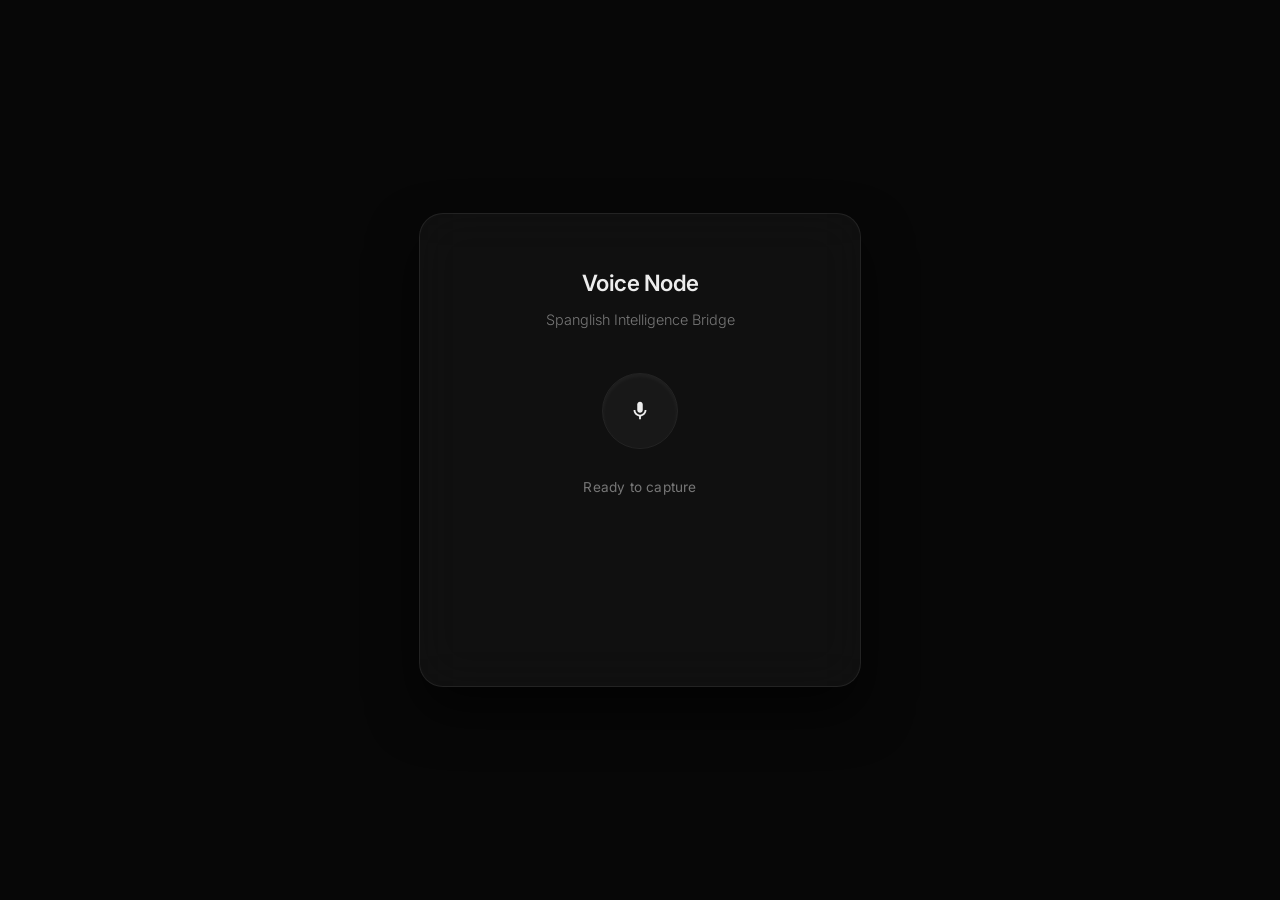
==== nemoclaw/nodes/voice_node/static/index.html @ f35da184 "initial commit" ====
<!DOCTYPE html>
<html lang="en">
<head>
    <meta charset="UTF-8">
    <meta name="viewport" content="width=device-width, initial-scale=1.0">
    <title>Voice Node</title>
    <style>
        @import url('https://fonts.googleapis.com/css2?family=Inter:wght@300;400;600&display=swap');
        
        :root {
            --bg-color: #070707;
            --surface: rgba(255, 255, 255, 0.04);
            --surface-border: rgba(255, 255, 255, 0.08);
            --text-primary: #ededed;
            --text-secondary: #777777;
            --accent: #ededed;
        }

        body {
            background-color: var(--bg-color);
            color: var(--text-primary);
            font-family: 'Inter', sans-serif;
            margin: 0;
            display: flex;
            justify-content: center;
            align-items: center;
            min-height: 100vh;
            overflow: hidden;
        }

        .container {
            width: 90%;
            max-width: 380px;
            background: var(--surface);
            backdrop-filter: blur(24px);
            -webkit-backdrop-filter: blur(24px);
            border: 1px solid var(--surface-border);
            border-radius: 24px;
            padding: 40px 30px;
            text-align: center;
            box-shadow: 0 25px 50px rgba(0,0,0,0.6);
            transition: transform 0.3s ease;
        }

        h1 {
            font-weight: 600;
            font-size: 1.4rem;
            margin-bottom: 6px;
            letter-spacing: -0.5px;
        }

        p {
            color: var(--text-secondary);
            font-size: 0.9rem;
            margin-bottom: 45px;
            font-weight: 300;
        }

        .mic-button {
            width: 76px;
            height: 76px;
            border-radius: 50%;
            background: transparent;
            border: 1px solid var(--surface-border);
            cursor: pointer;
            position: relative;
            display: inline-flex;
            justify-content: center;
            align-items: center;
            transition: all 0.3s cubic-bezier(0.4, 0, 0.2, 1);
            outline: none;
            box-shadow: inset 0 2px 4px rgba(255,255,255,0.05);
        }

        .mic-button::before {
            content: '';
            position: absolute;
            width: 100%;
            height: 100%;
            border-radius: 50%;
            background: var(--accent);
            opacity: 0.03;
            transform: scale(1);
            transition: all 0.3s ease;
        }

        .mic-button:hover {
            transform: scale(1.03);
            border-color: rgba(255,255,255,0.2);
        }

        .mic-button:hover::before {
            transform: scale(1.15);
            opacity: 0.06;
        }

        .mic-button.recording {
            border-color: #ff3366;
            animation: pulse 1.8s infinite;
        }

        .mic-button.recording::before {
            background: #ff3366;
            opacity: 0.15;
        }

        .mic-icon {
            width: 22px;
            height: 22px;
            fill: var(--accent);
            z-index: 1;
            transition: fill 0.3s ease;
        }

        .mic-button.recording .mic-icon {
            fill: #ff3366;
        }

        @keyframes pulse {
            0% { box-shadow: 0 0 0 0 rgba(255, 51, 102, 0.3); }
            70% { box-shadow: 0 0 0 15px rgba(255, 51, 102, 0); }
            100% { box-shadow: 0 0 0 0 rgba(255, 51, 102, 0); }
        }

        .status {
            margin-top: 30px;
            font-size: 0.85rem;
            color: var(--text-secondary);
            height: 20px;
            letter-spacing: 0.2px;
        }

        .transcript-box {
            margin-top: 25px;
            background: rgba(0,0,0,0.4);
            border: 1px solid var(--surface-border);
            border-radius: 12px;
            padding: 20px;
            min-height: 80px;
            text-align: left;
            font-size: 0.9rem;
            line-height: 1.6;
            color: var(--text-primary);
            opacity: 0;
            transform: translateY(8px);
            transition: all 0.4s ease;
            box-shadow: inset 0 2px 10px rgba(0,0,0,0.2);
        }

        .transcript-box.visible {
            opacity: 1;
            transform: translateY(0);
        }

        /* Loading Dots */
        .loading { display: none; margin-top: 25px; margin-bottom: 25px; }
        .loading.active { display: flex; justify-content: center; gap: 5px; }
        .dot {
            width: 5px; height: 5px;
            background: var(--text-secondary);
            border-radius: 50%;
            animation: bounce 1.4s infinite ease-in-out both;
        }
        .dot:nth-child(1) { animation-delay: -0.32s; }
        .dot:nth-child(2) { animation-delay: -0.16s; }
        @keyframes bounce {
            0%, 80%, 100% { transform: scale(0); }
            40% { transform: scale(1); }
        }
    </style>
</head>
<body>

    <div class="container">
        <h1>Voice Node</h1>
        <p>Spanglish Intelligence Bridge</p>

        <button class="mic-button" id="recordBtn" aria-label="Record">
            <svg class="mic-icon" viewBox="0 0 24 24">
                <path d="M12 14c1.66 0 3-1.34 3-3V5c0-1.66-1.34-3-3-3S9 3.34 9 5v6c0 1.66 1.34 3 3 3z"/>
                <path d="M17 11c0 2.76-2.24 5-5 5s-5-2.24-5-5H5c0 3.53 2.61 6.43 6 6.92V21h2v-3.08c3.39-.49 6-3.39 6-6.92h-2z"/>
            </svg>
        </button>

        <div class="status" id="statusText">Ready to capture</div>

        <div class="loading" id="loadingIndicator">
            <div class="dot"></div>
            <div class="dot"></div>
            <div class="dot"></div>
        </div>

        <div class="transcript-box" id="transcriptBox"></div>
    </div>

    <script>
        let mediaRecorder;
        let audioChunks = [];
        const recordBtn = document.getElementById('recordBtn');
        const statusText = document.getElementById('statusText');
        const transcriptBox = document.getElementById('transcriptBox');
        const loadingIndicator = document.getElementById('loadingIndicator');

        let isRecording = false;

        // One session ID for the lifetime of this page load — ties all clips together
        const sessionId = crypto.randomUUID();

        recordBtn.addEventListener('click', async () => {
            if (!isRecording) {
                try {
                    const stream = await navigator.mediaDevices.getUserMedia({ audio: true });
                    mediaRecorder = new MediaRecorder(stream, { mimeType: 'audio/webm' });
                    audioChunks = [];

                    mediaRecorder.ondataavailable = e => {
                        if (e.data.size > 0) audioChunks.push(e.data);
                    };

                    mediaRecorder.onstop = async () => {
                        const audioBlob = new Blob(audioChunks, { type: 'audio/webm' });
                        await uploadAudio(audioBlob);
                        stream.getTracks().forEach(track => track.stop()); // kill mic
                    };

                    mediaRecorder.start();
                    isRecording = true;
                    recordBtn.classList.add('recording');
                    statusText.textContent = "Listening...";
                    transcriptBox.classList.remove('visible');
                } catch (err) {
                    alert("Microphone access denied. Did you accept the HTTPS security warning?");
                    console.error(err);
                }
            } else {
                mediaRecorder.stop();
                isRecording = false;
                recordBtn.classList.remove('recording');
                statusText.textContent = "Transcribing via Parakeet...";
                loadingIndicator.classList.add('active');
            }
        });

        async function uploadAudio(blob) {
            const formData = new FormData();
            formData.append('file', blob, 'recording.webm');
            formData.append('session_id', sessionId);

            try {
                const response = await fetch('/transcribe', {
                    method: 'POST',
                    body: formData
                });

                const data = await response.json();
                const dir = data.direction || {};

                loadingIndicator.classList.remove('active');
                statusText.textContent = "Transcription Complete";

                // Show what the user said + what the engine replied
                const reply = dir.response || "";
                const decision = dir.decision || "";
                const label = decision === "categorized"   ? "Routed"
                            : decision === "uncategorized" ? "Forwarded"
                            : decision === "needs_more_info" ? "Needs info"
                            : "";
                transcriptBox.innerHTML =
                    `<div style="color:var(--text-secondary);font-size:0.78rem;margin-bottom:8px;">${label}</div>` +
                    `<div>${data.transcription || "No speech detected."}</div>` +
                    (reply ? `<div style="margin-top:12px;padding-top:12px;border-top:1px solid var(--surface-border);color:var(--text-secondary);">${reply}</div>` : "");
                transcriptBox.classList.add('visible');
            } catch (err) {
                loadingIndicator.classList.remove('active');
                statusText.textContent = "Error during server processing";
                console.error(err);
            }
        }
    </script>
</body>
</html>
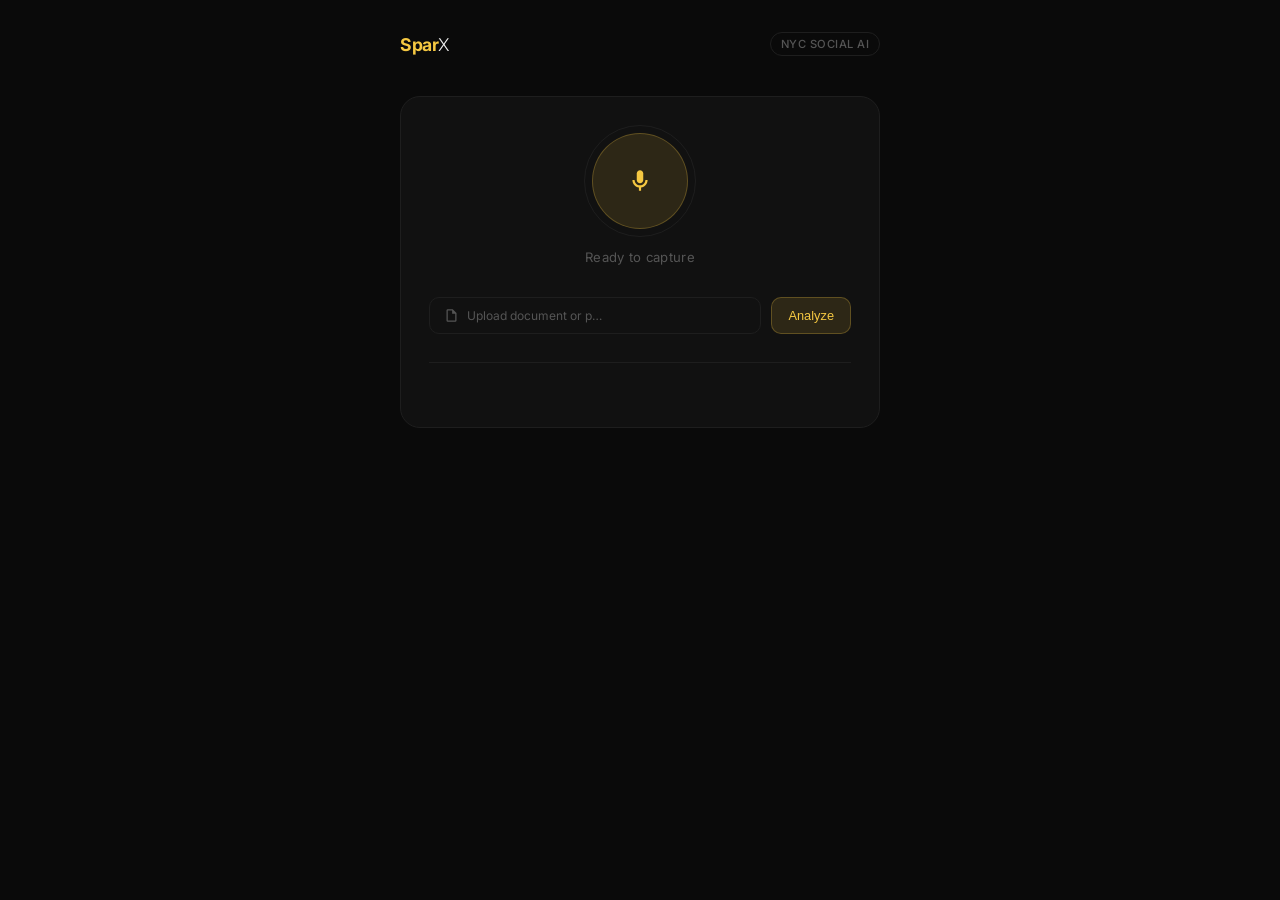
==== commit 064f5d23: "redesign UI with yellow accent theme Dark background (#0a0a0a) with yellow (#f5c842) accents. Adds m" ====
--- a/nemoclaw/nodes/voice_node/static/index.html
+++ b/nemoclaw/nodes/voice_node/static/index.html
@@ -3,278 +3,582 @@
 <head>
     <meta charset="UTF-8">
     <meta name="viewport" content="width=device-width, initial-scale=1.0">
-    <title>Voice Node</title>
+    <title>SparX</title>
     <style>
-        @import url('https://fonts.googleapis.com/css2?family=Inter:wght@300;400;600&display=swap');
-        
+        @import url('https://fonts.googleapis.com/css2?family=Inter:wght@300;400;500;600;700&display=swap');
+
         :root {
-            --bg-color: #070707;
-            --surface: rgba(255, 255, 255, 0.04);
-            --surface-border: rgba(255, 255, 255, 0.08);
-            --text-primary: #ededed;
-            --text-secondary: #777777;
-            --accent: #ededed;
-        }
+            --bg:        #0a0a0a;
+            --surface:   #111111;
+            --border:    #1e1e1e;
+            --yellow:    #f5c842;
+            --yellow-dim:#f5c84220;
+            --yellow-mid:#f5c84240;
+            --text:      #f0f0f0;
+            --muted:     #555555;
+            --danger:    #ff4444;
+            --danger-dim:#ff444420;
+        }
+
+        * { box-sizing: border-box; margin: 0; padding: 0; }
 
         body {
-            background-color: var(--bg-color);
-            color: var(--text-primary);
+            background: var(--bg);
+            color: var(--text);
             font-family: 'Inter', sans-serif;
-            margin: 0;
+            min-height: 100vh;
+            min-height: 100dvh;
             display: flex;
-            justify-content: center;
+            flex-direction: column;
             align-items: center;
-            min-height: 100vh;
-            overflow: hidden;
-        }
-
-        .container {
-            width: 90%;
-            max-width: 380px;
+            padding: 32px 20px 48px;
+        }
+
+        /* ── Header ── */
+        header {
+            width: 100%;
+            max-width: 480px;
+            display: flex;
+            align-items: center;
+            justify-content: space-between;
+            margin-bottom: 40px;
+        }
+
+        .logo {
+            font-size: 1.1rem;
+            font-weight: 700;
+            letter-spacing: -0.5px;
+            color: var(--yellow);
+        }
+
+        .logo span {
+            color: var(--text);
+            font-weight: 300;
+        }
+
+        .badge {
+            font-size: 0.7rem;
+            font-weight: 500;
+            color: var(--muted);
+            border: 1px solid var(--border);
+            border-radius: 20px;
+            padding: 4px 10px;
+            letter-spacing: 0.5px;
+            text-transform: uppercase;
+        }
+
+        /* ── Main card ── */
+        .card {
+            width: 100%;
+            max-width: 480px;
             background: var(--surface);
-            backdrop-filter: blur(24px);
-            -webkit-backdrop-filter: blur(24px);
-            border: 1px solid var(--surface-border);
-            border-radius: 24px;
-            padding: 40px 30px;
-            text-align: center;
-            box-shadow: 0 25px 50px rgba(0,0,0,0.6);
-            transition: transform 0.3s ease;
-        }
-
-        h1 {
-            font-weight: 600;
-            font-size: 1.4rem;
-            margin-bottom: 6px;
-            letter-spacing: -0.5px;
-        }
-
-        p {
-            color: var(--text-secondary);
-            font-size: 0.9rem;
-            margin-bottom: 45px;
-            font-weight: 300;
-        }
-
-        .mic-button {
-            width: 76px;
-            height: 76px;
-            border-radius: 50%;
-            background: transparent;
-            border: 1px solid var(--surface-border);
-            cursor: pointer;
+            border: 1px solid var(--border);
+            border-radius: 20px;
+            padding: 36px 28px;
+        }
+
+        /* ── Mic area ── */
+        .mic-wrap {
+            display: flex;
+            flex-direction: column;
+            align-items: center;
+            gap: 20px;
+            margin-bottom: 32px;
+        }
+
+        .mic-ring {
             position: relative;
-            display: inline-flex;
-            justify-content: center;
-            align-items: center;
-            transition: all 0.3s cubic-bezier(0.4, 0, 0.2, 1);
-            outline: none;
-            box-shadow: inset 0 2px 4px rgba(255,255,255,0.05);
-        }
-
-        .mic-button::before {
+            width: 96px;
+            height: 96px;
+        }
+
+        .mic-ring::before {
             content: '';
             position: absolute;
-            width: 100%;
-            height: 100%;
+            inset: -8px;
             border-radius: 50%;
-            background: var(--accent);
-            opacity: 0.03;
-            transform: scale(1);
-            transition: all 0.3s ease;
-        }
-
-        .mic-button:hover {
-            transform: scale(1.03);
-            border-color: rgba(255,255,255,0.2);
-        }
-
-        .mic-button:hover::before {
-            transform: scale(1.15);
-            opacity: 0.06;
-        }
-
-        .mic-button.recording {
-            border-color: #ff3366;
-            animation: pulse 1.8s infinite;
-        }
-
-        .mic-button.recording::before {
-            background: #ff3366;
-            opacity: 0.15;
-        }
-
-        .mic-icon {
-            width: 22px;
-            height: 22px;
-            fill: var(--accent);
-            z-index: 1;
-            transition: fill 0.3s ease;
-        }
-
-        .mic-button.recording .mic-icon {
-            fill: #ff3366;
-        }
-
-        @keyframes pulse {
-            0% { box-shadow: 0 0 0 0 rgba(255, 51, 102, 0.3); }
-            70% { box-shadow: 0 0 0 15px rgba(255, 51, 102, 0); }
-            100% { box-shadow: 0 0 0 0 rgba(255, 51, 102, 0); }
+            border: 1px solid var(--border);
+            transition: border-color 0.3s ease, box-shadow 0.3s ease;
+        }
+
+        .mic-ring.recording::before {
+            border-color: var(--yellow);
+            box-shadow: 0 0 0 4px var(--yellow-dim), 0 0 24px var(--yellow-dim);
+            animation: ring-pulse 2s infinite;
+        }
+
+        @keyframes ring-pulse {
+            0%, 100% { box-shadow: 0 0 0 4px var(--yellow-dim), 0 0 24px var(--yellow-dim); }
+            50%       { box-shadow: 0 0 0 10px transparent, 0 0 40px var(--yellow-mid); }
+        }
+
+        .mic-btn {
+            width: 96px;
+            height: 96px;
+            border-radius: 50%;
+            background: var(--yellow-dim);
+            border: 1.5px solid var(--yellow-mid);
+            cursor: pointer;
+            display: flex;
+            align-items: center;
+            justify-content: center;
+            transition: background 0.2s, border-color 0.2s, transform 0.15s;
+            outline: none;
+        }
+
+        .mic-btn:hover {
+            background: var(--yellow-mid);
+            border-color: var(--yellow);
+            transform: scale(1.04);
+        }
+
+        .mic-btn.recording {
+            background: var(--yellow-mid);
+            border-color: var(--yellow);
+        }
+
+        .mic-btn svg {
+            width: 26px;
+            height: 26px;
+            fill: var(--yellow);
+            transition: fill 0.2s;
         }
 
         .status {
-            margin-top: 30px;
-            font-size: 0.85rem;
-            color: var(--text-secondary);
-            height: 20px;
-            letter-spacing: 0.2px;
-        }
-
-        .transcript-box {
-            margin-top: 25px;
-            background: rgba(0,0,0,0.4);
-            border: 1px solid var(--surface-border);
-            border-radius: 12px;
-            padding: 20px;
-            min-height: 80px;
-            text-align: left;
-            font-size: 0.9rem;
-            line-height: 1.6;
-            color: var(--text-primary);
-            opacity: 0;
-            transform: translateY(8px);
-            transition: all 0.4s ease;
-            box-shadow: inset 0 2px 10px rgba(0,0,0,0.2);
-        }
-
-        .transcript-box.visible {
-            opacity: 1;
-            transform: translateY(0);
-        }
-
-        /* Loading Dots */
-        .loading { display: none; margin-top: 25px; margin-bottom: 25px; }
-        .loading.active { display: flex; justify-content: center; gap: 5px; }
+            font-size: 0.82rem;
+            color: var(--muted);
+            letter-spacing: 0.3px;
+            transition: color 0.3s;
+        }
+
+        .status.live { color: var(--yellow); }
+
+        /* ── Upload row ── */
+        .upload-row {
+            display: flex;
+            align-items: center;
+            gap: 10px;
+            margin-bottom: 28px;
+            padding-bottom: 28px;
+            border-bottom: 1px solid var(--border);
+        }
+
+        .upload-label {
+            flex: 1;
+            display: flex;
+            align-items: center;
+            gap: 8px;
+            background: transparent;
+            border: 1px solid var(--border);
+            border-radius: 10px;
+            padding: 10px 14px;
+            font-size: 0.8rem;
+            color: var(--muted);
+            cursor: pointer;
+            transition: border-color 0.2s, color 0.2s;
+        }
+
+        .upload-label:hover { border-color: var(--yellow); color: var(--text); }
+
+        .upload-label svg {
+            width: 15px; height: 15px;
+            fill: currentColor;
+            flex-shrink: 0;
+        }
+
+        #fileInput { display: none; }
+
+        #fileName {
+            font-size: 0.75rem;
+            color: var(--muted);
+            white-space: nowrap;
+            overflow: hidden;
+            text-overflow: ellipsis;
+            max-width: 140px;
+        }
+
+        .upload-btn {
+            background: var(--yellow-dim);
+            border: 1px solid var(--yellow-mid);
+            border-radius: 10px;
+            color: var(--yellow);
+            font-size: 0.8rem;
+            font-weight: 500;
+            padding: 10px 16px;
+            cursor: pointer;
+            transition: background 0.2s;
+            white-space: nowrap;
+        }
+
+        .upload-btn:hover { background: var(--yellow-mid); }
+
+        /* ── Loading dots ── */
+        .dots {
+            display: none;
+            justify-content: center;
+            gap: 6px;
+            padding: 16px 0;
+        }
+
+        .dots.active { display: flex; }
+
         .dot {
             width: 5px; height: 5px;
-            background: var(--text-secondary);
             border-radius: 50%;
-            animation: bounce 1.4s infinite ease-in-out both;
-        }
-        .dot:nth-child(1) { animation-delay: -0.32s; }
-        .dot:nth-child(2) { animation-delay: -0.16s; }
+            background: var(--yellow);
+            animation: bounce 1.2s infinite ease-in-out both;
+        }
+
+        .dot:nth-child(1) { animation-delay: -0.24s; }
+        .dot:nth-child(2) { animation-delay: -0.12s; }
+
         @keyframes bounce {
-            0%, 80%, 100% { transform: scale(0); }
-            40% { transform: scale(1); }
-        }
+            0%, 80%, 100% { transform: scale(0); opacity: 0.3; }
+            40%            { transform: scale(1); opacity: 1; }
+        }
+
+        /* ── Result blocks ── */
+        .result { display: flex; flex-direction: column; gap: 12px; }
+
+        .block {
+            background: var(--bg);
+            border: 1px solid var(--border);
+            border-radius: 12px;
+            padding: 16px;
+            font-size: 0.85rem;
+            line-height: 1.6;
+            animation: fadeUp 0.35s ease forwards;
+        }
+
+        @keyframes fadeUp {
+            from { opacity: 0; transform: translateY(6px); }
+            to   { opacity: 1; transform: translateY(0); }
+        }
+
+        .block-label {
+            font-size: 0.68rem;
+            font-weight: 600;
+            letter-spacing: 0.8px;
+            text-transform: uppercase;
+            color: var(--muted);
+            margin-bottom: 8px;
+        }
+
+        .block.yellow-accent  { border-color: var(--yellow-mid); }
+        .block.danger-accent  { border-color: var(--danger); background: var(--danger-dim); }
+
+        .pill {
+            display: inline-block;
+            font-size: 0.68rem;
+            font-weight: 600;
+            padding: 2px 8px;
+            border-radius: 20px;
+            background: var(--yellow-dim);
+            color: var(--yellow);
+            border: 1px solid var(--yellow-mid);
+            margin-bottom: 8px;
+        }
+
+        .pill.danger {
+            background: var(--danger-dim);
+            color: var(--danger);
+            border-color: var(--danger);
+        }
+
+        a { color: var(--yellow); text-decoration: none; }
+        a:hover { text-decoration: underline; }
+
+        .emotion-bar-wrap {
+            height: 3px;
+            background: var(--border);
+            border-radius: 2px;
+            margin-top: 8px;
+            overflow: hidden;
+        }
+
+        .emotion-bar {
+            height: 100%;
+            border-radius: 2px;
+            background: var(--yellow);
+            transition: width 0.6s ease;
+        }
+
+        .emotion-bar.danger { background: var(--danger); }
+
+        .steps { padding-left: 0; list-style: none; }
+        .steps li::before { content: "→ "; color: var(--yellow); }
+        .steps li + li { margin-top: 4px; }
     </style>
 </head>
 <body>
 
-    <div class="container">
-        <h1>Voice Node</h1>
-        <p>Spanglish Intelligence Bridge</p>
-
-        <button class="mic-button" id="recordBtn" aria-label="Record">
-            <svg class="mic-icon" viewBox="0 0 24 24">
-                <path d="M12 14c1.66 0 3-1.34 3-3V5c0-1.66-1.34-3-3-3S9 3.34 9 5v6c0 1.66 1.34 3 3 3z"/>
-                <path d="M17 11c0 2.76-2.24 5-5 5s-5-2.24-5-5H5c0 3.53 2.61 6.43 6 6.92V21h2v-3.08c3.39-.49 6-3.39 6-6.92h-2z"/>
-            </svg>
-        </button>
-
-        <div class="status" id="statusText">Ready to capture</div>
-
-        <div class="loading" id="loadingIndicator">
+    <header>
+        <div class="logo">Spar<span>X</span></div>
+        <div class="badge">NYC Social AI</div>
+    </header>
+
+    <div class="card">
+
+        <!-- Mic -->
+        <div class="mic-wrap">
+            <div class="mic-ring" id="micRing">
+                <button class="mic-btn" id="recordBtn" aria-label="Record">
+                    <svg viewBox="0 0 24 24">
+                        <path d="M12 14c1.66 0 3-1.34 3-3V5c0-1.66-1.34-3-3-3S9 3.34 9 5v6c0 1.66 1.34 3 3 3z"/>
+                        <path d="M17 11c0 2.76-2.24 5-5 5s-5-2.24-5-5H5c0 3.53 2.61 6.43 6 6.92V21h2v-3.08c3.39-.49 6-3.39 6-6.92h-2z"/>
+                    </svg>
+                </button>
+            </div>
+            <div class="status" id="statusText">Ready to capture</div>
+        </div>
+
+        <!-- Document upload -->
+        <div class="upload-row">
+            <label class="upload-label" for="fileInput">
+                <svg viewBox="0 0 24 24"><path d="M14 2H6a2 2 0 0 0-2 2v16a2 2 0 0 0 2 2h12a2 2 0 0 0 2-2V8l-6-6zm4 18H6V4h7v5h5v11z"/></svg>
+                <span id="fileName">Upload document or photo</span>
+            </label>
+            <input type="file" id="fileInput" accept="image/*,.pdf">
+            <button class="upload-btn" id="uploadBtn">Analyze</button>
+        </div>
+
+        <!-- Loading -->
+        <div class="dots" id="dots">
             <div class="dot"></div>
             <div class="dot"></div>
             <div class="dot"></div>
         </div>
 
-        <div class="transcript-box" id="transcriptBox"></div>
+        <!-- Results -->
+        <div class="result" id="result"></div>
+
     </div>
 
     <script>
-        let mediaRecorder;
-        let audioChunks = [];
-        const recordBtn = document.getElementById('recordBtn');
+        const recordBtn  = document.getElementById('recordBtn');
+        const micRing    = document.getElementById('micRing');
         const statusText = document.getElementById('statusText');
-        const transcriptBox = document.getElementById('transcriptBox');
-        const loadingIndicator = document.getElementById('loadingIndicator');
-
-        let isRecording = false;
-
-        // One session ID for the lifetime of this page load — ties all clips together
+        const dots       = document.getElementById('dots');
+        const result     = document.getElementById('result');
+        const fileInput  = document.getElementById('fileInput');
+        const uploadBtn  = document.getElementById('uploadBtn');
+        const fileName   = document.getElementById('fileName');
+
         const sessionId = crypto.randomUUID();
-
+        let mediaRecorder, audioChunks = [], isRecording = false;
+
+        // ── File picker label ──
+        fileInput.addEventListener('change', () => {
+            fileName.textContent = fileInput.files[0]?.name || 'Upload document or photo';
+        });
+
+        // ── Upload button ──
+        uploadBtn.addEventListener('click', async () => {
+            if (!fileInput.files[0]) { alert('Choose a file first.'); return; }
+            const form = new FormData();
+            form.append('file', fileInput.files[0]);
+            form.append('session_id', sessionId);
+            setLoading('Analyzing document...');
+            try {
+                const data = await (await fetch('/upload', { method: 'POST', body: form })).json();
+                renderDocument(data);
+            } catch (e) {
+                setStatus('Error analyzing document', false);
+            }
+        });
+
+        // ── Mic record ──
         recordBtn.addEventListener('click', async () => {
             if (!isRecording) {
                 try {
                     const stream = await navigator.mediaDevices.getUserMedia({ audio: true });
                     mediaRecorder = new MediaRecorder(stream, { mimeType: 'audio/webm' });
                     audioChunks = [];
-
-                    mediaRecorder.ondataavailable = e => {
-                        if (e.data.size > 0) audioChunks.push(e.data);
+                    mediaRecorder.ondataavailable = e => { if (e.data.size > 0) audioChunks.push(e.data); };
+                    mediaRecorder.onstop = async () => {
+                        const blob = new Blob(audioChunks, { type: 'audio/webm' });
+                        stream.getTracks().forEach(t => t.stop());
+                        await sendAudio(blob);
                     };
-
-                    mediaRecorder.onstop = async () => {
-                        const audioBlob = new Blob(audioChunks, { type: 'audio/webm' });
-                        await uploadAudio(audioBlob);
-                        stream.getTracks().forEach(track => track.stop()); // kill mic
-                    };
-
                     mediaRecorder.start();
                     isRecording = true;
+                    micRing.classList.add('recording');
                     recordBtn.classList.add('recording');
-                    statusText.textContent = "Listening...";
-                    transcriptBox.classList.remove('visible');
-                } catch (err) {
-                    alert("Microphone access denied. Did you accept the HTTPS security warning?");
-                    console.error(err);
+                    statusText.textContent = 'Listening...';
+                    statusText.classList.add('live');
+                    result.innerHTML = '';
+                } catch {
+                    alert('Microphone access denied. Did you accept the HTTPS certificate warning?');
                 }
             } else {
                 mediaRecorder.stop();
                 isRecording = false;
+                micRing.classList.remove('recording');
                 recordBtn.classList.remove('recording');
-                statusText.textContent = "Transcribing via Parakeet...";
-                loadingIndicator.classList.add('active');
+                statusText.classList.remove('live');
+                setLoading('Transcribing...');
             }
         });
 
-        async function uploadAudio(blob) {
-            const formData = new FormData();
-            formData.append('file', blob, 'recording.webm');
-            formData.append('session_id', sessionId);
-
+        async function sendAudio(blob) {
+            const form = new FormData();
+            form.append('file', blob, 'recording.webm');
+            form.append('session_id', sessionId);
             try {
-                const response = await fetch('/transcribe', {
-                    method: 'POST',
-                    body: formData
-                });
-
-                const data = await response.json();
-                const dir = data.direction || {};
-
-                loadingIndicator.classList.remove('active');
-                statusText.textContent = "Transcription Complete";
-
-                // Show what the user said + what the engine replied
-                const reply = dir.response || "";
-                const decision = dir.decision || "";
-                const label = decision === "categorized"   ? "Routed"
-                            : decision === "uncategorized" ? "Forwarded"
-                            : decision === "needs_more_info" ? "Needs info"
-                            : "";
-                transcriptBox.innerHTML =
-                    `<div style="color:var(--text-secondary);font-size:0.78rem;margin-bottom:8px;">${label}</div>` +
-                    `<div>${data.transcription || "No speech detected."}</div>` +
-                    (reply ? `<div style="margin-top:12px;padding-top:12px;border-top:1px solid var(--surface-border);color:var(--text-secondary);">${reply}</div>` : "");
-                transcriptBox.classList.add('visible');
-            } catch (err) {
-                loadingIndicator.classList.remove('active');
-                statusText.textContent = "Error during server processing";
-                console.error(err);
-            }
+                const data = await (await fetch('/transcribe', { method: 'POST', body: form })).json();
+                renderVoice(data);
+            } catch {
+                setStatus('Server error', false);
+            }
+        }
+
+        // ── Helpers ──
+        function setLoading(msg) {
+            statusText.textContent = msg;
+            dots.classList.add('active');
+            result.innerHTML = '';
+        }
+
+        function setStatus(msg, live = false) {
+            dots.classList.remove('active');
+            statusText.textContent = msg;
+            statusText.classList.toggle('live', live);
+        }
+
+        function block(label, content, cls = '') {
+            return `<div class="block ${cls}">
+                        <div class="block-label">${label}</div>
+                        ${content}
+                    </div>`;
+        }
+
+        // ── Voice result renderer ──
+        function renderVoice(data) {
+            setStatus('Done');
+            const dir  = data.direction  || {};
+            const res  = data.resolution || {};
+            const lang = data.language   || {};
+            const emo  = data.emotion    || {};
+            const disp = data.displacement || {};
+            let html   = '';
+
+            // Transcript
+            const langTag = lang.translated
+                ? ` <span style="color:var(--yellow);font-size:0.75rem;">${lang.detected}</span>` : '';
+            html += block('You said' + langTag,
+                `<div>${data.transcription || 'No speech detected.'}</div>`);
+
+            // Emotion — only show if distressed
+            if (emo.distress_score >= 0.35) {
+                const pct   = Math.round(emo.distress_score * 100);
+                const crit  = emo.is_crisis;
+                const label = crit ? 'Crisis detected' : 'Emotional distress detected';
+                const tags  = (emo.markers || []).map(m =>
+                    `<span style="font-size:0.72rem;color:var(--muted);margin-right:6px;">${m}</span>`).join('');
+                html += block('Voice analysis',
+                    `<div class="pill ${crit ? 'danger' : ''}">${label}</div>
+                     <div>${tags}</div>
+                     <div class="emotion-bar-wrap">
+                       <div class="emotion-bar ${crit ? 'danger' : ''}" style="width:${pct}%"></div>
+                     </div>`,
+                    crit ? 'danger-accent' : 'yellow-accent');
+            }
+
+            // Displacement alert
+            if (disp.risk_level === 'high' || disp.risk_level === 'critical') {
+                html += block('Displacement risk',
+                    `<div class="pill danger">${disp.risk_level.toUpperCase()}</div>
+                     <div style="margin-top:6px;">${disp.alert}</div>`,
+                    'danger-accent');
+            }
+
+            // Response
+            const reply = res.response || dir.response || '';
+            if (reply) html += block('Response', `<div>${reply}</div>`, 'yellow-accent');
+
+            // 311 Form
+            if (res.form_finder) {
+                const ff = res.form_finder;
+                const steps = Array.isArray(ff.next_steps) ? ff.next_steps : [ff.next_steps];
+                html += block('311 Form',
+                    `<div style="font-weight:600;margin-bottom:6px;">${ff.form_name}</div>
+                     ${ff.form_url ? `<div><a href="${ff.form_url}" target="_blank">${ff.form_url}</a></div>` : ''}
+                     ${steps.length ? `<ul class="steps" style="margin-top:10px;">${steps.map(s => `<li>${s}</li>`).join('')}</ul>` : ''}`
+                );
+            }
+
+            // Open Data
+            if (res.open_data?.answer) {
+                html += block('NYC Open Data',
+                    `<div style="font-size:0.83rem;">${res.open_data.answer}</div>`);
+            }
+
+            result.innerHTML = html;
+        }
+
+        // ── Document result renderer ──
+        function renderDocument(data) {
+            setStatus('Done');
+            const doc  = data.document   || {};
+            const res  = data.resolution || {};
+            const disp = data.displacement || {};
+            let html   = '';
+
+            // Urgency pill
+            const urgencyColors = { critical: 'danger', high: 'danger', medium: '', low: '' };
+            const urg = doc.urgency || 'low';
+            html += block('Document',
+                `<div class="pill ${urgencyColors[urg] || ''}">${doc.document_type?.replace(/_/g,' ')} — ${urg} urgency</div>
+                 <div>${doc.summary}</div>
+                 ${doc.deadline_days != null ? `<div style="margin-top:8px;color:var(--yellow);font-size:0.82rem;">⚠ ${doc.deadline_days} days until deadline</div>` : ''}`,
+                urg === 'critical' || urg === 'high' ? 'danger-accent' : 'yellow-accent');
+
+            // Key dates
+            if (doc.key_dates?.length) {
+                const dates = doc.key_dates.map(d =>
+                    `<div style="display:flex;justify-content:space-between;font-size:0.82rem;padding:4px 0;border-bottom:1px solid var(--border);">
+                        <span style="color:var(--muted)">${d.label}</span>
+                        <span>${d.date}</span>
+                    </div>`).join('');
+                html += block('Key dates', dates);
+            }
+
+            // Amounts
+            if (doc.amounts_owed?.length) {
+                const amounts = doc.amounts_owed.map(a =>
+                    `<div style="display:flex;justify-content:space-between;font-size:0.82rem;padding:4px 0;border-bottom:1px solid var(--border);">
+                        <span style="color:var(--muted)">${a.label}</span>
+                        <span style="color:var(--yellow);font-weight:600;">${a.amount}</span>
+                    </div>`).join('');
+                html += block('Amounts', amounts);
+            }
+
+            // Required actions
+            if (doc.required_actions?.length) {
+                html += block('What to do',
+                    `<ul class="steps">${doc.required_actions.map(s => `<li>${s}</li>`).join('')}</ul>`);
+            }
+
+            // Displacement
+            if (disp.risk_level === 'high' || disp.risk_level === 'critical') {
+                html += block('Displacement risk',
+                    `<div class="pill danger">${disp.risk_level.toUpperCase()}</div>
+                     <div style="margin-top:6px;">${disp.alert}</div>`,
+                    'danger-accent');
+            }
+
+            // Resolution
+            if (res.response) html += block('Resources', `<div>${res.response}</div>`, 'yellow-accent');
+
+            if (res.form_finder) {
+                const ff = res.form_finder;
+                html += block('311 Form',
+                    `<div style="font-weight:600;">${ff.form_name}</div>
+                     ${ff.form_url ? `<div style="margin-top:4px;"><a href="${ff.form_url}" target="_blank">${ff.form_url}</a></div>` : ''}`
+                );
+            }
+
+            result.innerHTML = html;
         }
     </script>
 </body>
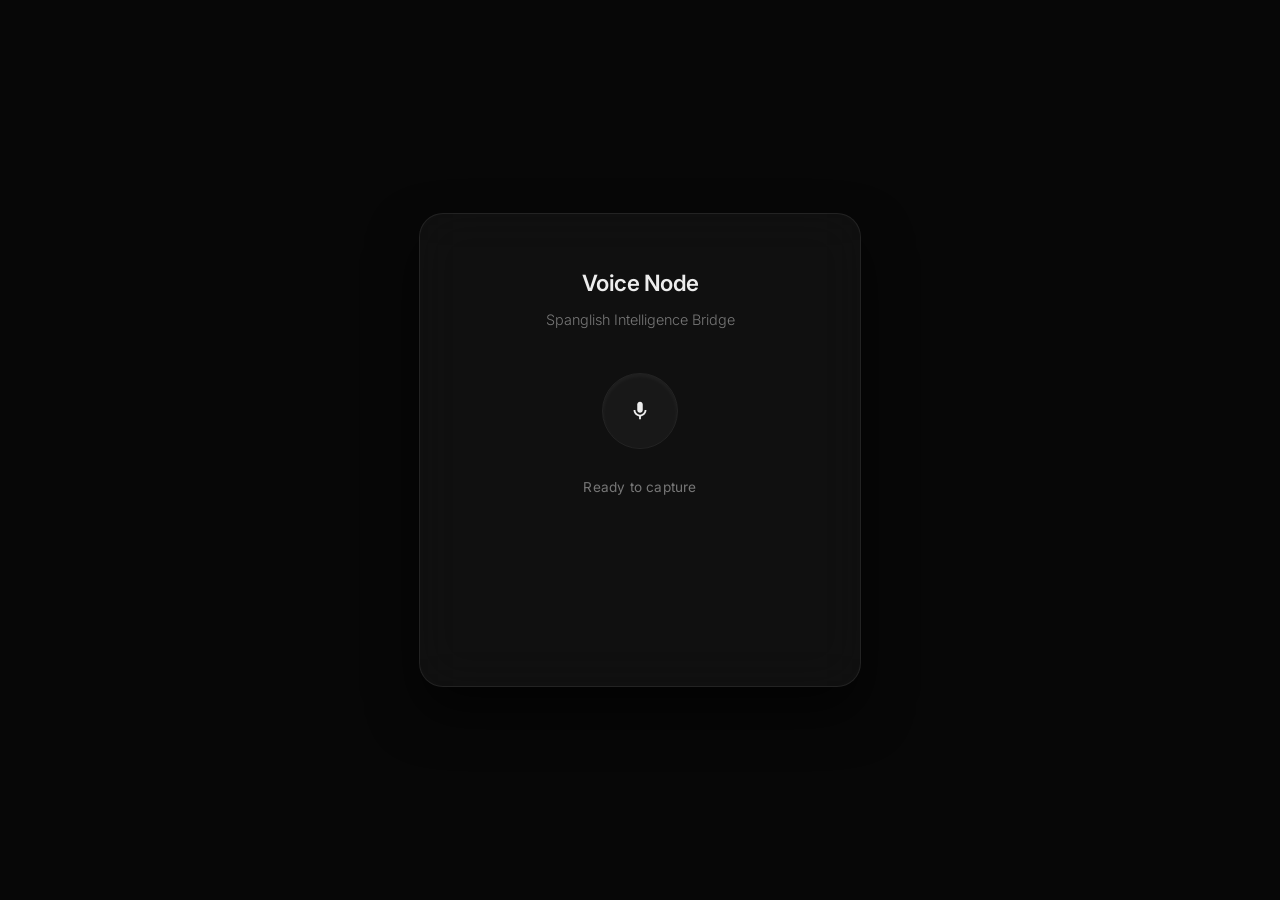
==== commit 08bc1195: "initial tts implementation" ====
--- a/nemoclaw/nodes/voice_node/static/index.html
+++ b/nemoclaw/nodes/voice_node/static/index.html
@@ -3,582 +3,341 @@
 <head>
     <meta charset="UTF-8">
     <meta name="viewport" content="width=device-width, initial-scale=1.0">
-    <title>SparX</title>
+    <title>Voice Node</title>
     <style>
-        @import url('https://fonts.googleapis.com/css2?family=Inter:wght@300;400;500;600;700&display=swap');
-
+        @import url('https://fonts.googleapis.com/css2?family=Inter:wght@300;400;600&display=swap');
+        
         :root {
-            --bg:        #0a0a0a;
-            --surface:   #111111;
-            --border:    #1e1e1e;
-            --yellow:    #f5c842;
-            --yellow-dim:#f5c84220;
-            --yellow-mid:#f5c84240;
-            --text:      #f0f0f0;
-            --muted:     #555555;
-            --danger:    #ff4444;
-            --danger-dim:#ff444420;
-        }
-
-        * { box-sizing: border-box; margin: 0; padding: 0; }
+            --bg-color: #070707;
+            --surface: rgba(255, 255, 255, 0.04);
+            --surface-border: rgba(255, 255, 255, 0.08);
+            --text-primary: #ededed;
+            --text-secondary: #777777;
+            --accent: #ededed;
+        }
 
         body {
-            background: var(--bg);
-            color: var(--text);
+            background-color: var(--bg-color);
+            color: var(--text-primary);
             font-family: 'Inter', sans-serif;
+            margin: 0;
+            display: flex;
+            justify-content: center;
+            align-items: center;
             min-height: 100vh;
             min-height: 100dvh;
-            display: flex;
-            flex-direction: column;
+            padding: 24px 0;
+            box-sizing: border-box;
+            overflow-x: hidden;
+            overflow-y: auto;
+        }
+
+        .container {
+            width: 90%;
+            max-width: 380px;
+            background: var(--surface);
+            backdrop-filter: blur(24px);
+            -webkit-backdrop-filter: blur(24px);
+            border: 1px solid var(--surface-border);
+            border-radius: 24px;
+            padding: 40px 30px;
+            text-align: center;
+            box-shadow: 0 25px 50px rgba(0,0,0,0.6);
+            transition: transform 0.3s ease;
+        }
+
+        h1 {
+            font-weight: 600;
+            font-size: 1.4rem;
+            margin-bottom: 6px;
+            letter-spacing: -0.5px;
+        }
+
+        p {
+            color: var(--text-secondary);
+            font-size: 0.9rem;
+            margin-bottom: 45px;
+            font-weight: 300;
+        }
+
+        .mic-button {
+            width: 76px;
+            height: 76px;
+            border-radius: 50%;
+            background: transparent;
+            border: 1px solid var(--surface-border);
+            cursor: pointer;
+            position: relative;
+            display: inline-flex;
+            justify-content: center;
             align-items: center;
-            padding: 32px 20px 48px;
-        }
-
-        /* ── Header ── */
-        header {
-            width: 100%;
-            max-width: 480px;
-            display: flex;
-            align-items: center;
-            justify-content: space-between;
-            margin-bottom: 40px;
-        }
-
-        .logo {
-            font-size: 1.1rem;
-            font-weight: 700;
-            letter-spacing: -0.5px;
-            color: var(--yellow);
-        }
-
-        .logo span {
-            color: var(--text);
-            font-weight: 300;
-        }
-
-        .badge {
-            font-size: 0.7rem;
-            font-weight: 500;
-            color: var(--muted);
-            border: 1px solid var(--border);
-            border-radius: 20px;
-            padding: 4px 10px;
-            letter-spacing: 0.5px;
-            text-transform: uppercase;
-        }
-
-        /* ── Main card ── */
-        .card {
-            width: 100%;
-            max-width: 480px;
-            background: var(--surface);
-            border: 1px solid var(--border);
-            border-radius: 20px;
-            padding: 36px 28px;
-        }
-
-        /* ── Mic area ── */
-        .mic-wrap {
-            display: flex;
-            flex-direction: column;
-            align-items: center;
-            gap: 20px;
-            margin-bottom: 32px;
-        }
-
-        .mic-ring {
-            position: relative;
-            width: 96px;
-            height: 96px;
-        }
-
-        .mic-ring::before {
+            transition: all 0.3s cubic-bezier(0.4, 0, 0.2, 1);
+            outline: none;
+            box-shadow: inset 0 2px 4px rgba(255,255,255,0.05);
+        }
+
+        .mic-button::before {
             content: '';
             position: absolute;
-            inset: -8px;
+            width: 100%;
+            height: 100%;
             border-radius: 50%;
-            border: 1px solid var(--border);
-            transition: border-color 0.3s ease, box-shadow 0.3s ease;
-        }
-
-        .mic-ring.recording::before {
-            border-color: var(--yellow);
-            box-shadow: 0 0 0 4px var(--yellow-dim), 0 0 24px var(--yellow-dim);
-            animation: ring-pulse 2s infinite;
-        }
-
-        @keyframes ring-pulse {
-            0%, 100% { box-shadow: 0 0 0 4px var(--yellow-dim), 0 0 24px var(--yellow-dim); }
-            50%       { box-shadow: 0 0 0 10px transparent, 0 0 40px var(--yellow-mid); }
-        }
-
-        .mic-btn {
-            width: 96px;
-            height: 96px;
-            border-radius: 50%;
-            background: var(--yellow-dim);
-            border: 1.5px solid var(--yellow-mid);
-            cursor: pointer;
-            display: flex;
-            align-items: center;
-            justify-content: center;
-            transition: background 0.2s, border-color 0.2s, transform 0.15s;
-            outline: none;
-        }
-
-        .mic-btn:hover {
-            background: var(--yellow-mid);
-            border-color: var(--yellow);
-            transform: scale(1.04);
-        }
-
-        .mic-btn.recording {
-            background: var(--yellow-mid);
-            border-color: var(--yellow);
-        }
-
-        .mic-btn svg {
-            width: 26px;
-            height: 26px;
-            fill: var(--yellow);
-            transition: fill 0.2s;
+            background: var(--accent);
+            opacity: 0.03;
+            transform: scale(1);
+            transition: all 0.3s ease;
+        }
+
+        .mic-button:hover {
+            transform: scale(1.03);
+            border-color: rgba(255,255,255,0.2);
+        }
+
+        .mic-button:hover::before {
+            transform: scale(1.15);
+            opacity: 0.06;
+        }
+
+        .mic-button.recording {
+            border-color: #ff3366;
+            animation: pulse 1.8s infinite;
+        }
+
+        .mic-button.recording::before {
+            background: #ff3366;
+            opacity: 0.15;
+        }
+
+        .mic-icon {
+            width: 22px;
+            height: 22px;
+            fill: var(--accent);
+            z-index: 1;
+            transition: fill 0.3s ease;
+        }
+
+        .mic-button.recording .mic-icon {
+            fill: #ff3366;
+        }
+
+        @keyframes pulse {
+            0% { box-shadow: 0 0 0 0 rgba(255, 51, 102, 0.3); }
+            70% { box-shadow: 0 0 0 15px rgba(255, 51, 102, 0); }
+            100% { box-shadow: 0 0 0 0 rgba(255, 51, 102, 0); }
         }
 
         .status {
-            font-size: 0.82rem;
-            color: var(--muted);
-            letter-spacing: 0.3px;
-            transition: color 0.3s;
-        }
-
-        .status.live { color: var(--yellow); }
-
-        /* ── Upload row ── */
-        .upload-row {
-            display: flex;
-            align-items: center;
-            gap: 10px;
-            margin-bottom: 28px;
-            padding-bottom: 28px;
-            border-bottom: 1px solid var(--border);
-        }
-
-        .upload-label {
-            flex: 1;
-            display: flex;
-            align-items: center;
-            gap: 8px;
-            background: transparent;
-            border: 1px solid var(--border);
-            border-radius: 10px;
-            padding: 10px 14px;
-            font-size: 0.8rem;
-            color: var(--muted);
-            cursor: pointer;
-            transition: border-color 0.2s, color 0.2s;
-        }
-
-        .upload-label:hover { border-color: var(--yellow); color: var(--text); }
-
-        .upload-label svg {
-            width: 15px; height: 15px;
-            fill: currentColor;
-            flex-shrink: 0;
-        }
-
-        #fileInput { display: none; }
-
-        #fileName {
-            font-size: 0.75rem;
-            color: var(--muted);
-            white-space: nowrap;
-            overflow: hidden;
-            text-overflow: ellipsis;
-            max-width: 140px;
-        }
-
-        .upload-btn {
-            background: var(--yellow-dim);
-            border: 1px solid var(--yellow-mid);
-            border-radius: 10px;
-            color: var(--yellow);
-            font-size: 0.8rem;
-            font-weight: 500;
-            padding: 10px 16px;
-            cursor: pointer;
-            transition: background 0.2s;
-            white-space: nowrap;
-        }
-
-        .upload-btn:hover { background: var(--yellow-mid); }
-
-        /* ── Loading dots ── */
-        .dots {
-            display: none;
-            justify-content: center;
-            gap: 6px;
-            padding: 16px 0;
-        }
-
-        .dots.active { display: flex; }
-
+            margin-top: 30px;
+            font-size: 0.85rem;
+            color: var(--text-secondary);
+            height: 20px;
+            letter-spacing: 0.2px;
+        }
+
+        .transcript-box {
+            margin-top: 25px;
+            background: rgba(0,0,0,0.4);
+            border: 1px solid var(--surface-border);
+            border-radius: 12px;
+            padding: 20px;
+            min-height: 80px;
+            text-align: left;
+            font-size: 0.9rem;
+            line-height: 1.6;
+            color: var(--text-primary);
+            opacity: 0;
+            transform: translateY(8px);
+            transition: all 0.4s ease;
+            box-shadow: inset 0 2px 10px rgba(0,0,0,0.2);
+        }
+
+        .transcript-box.visible {
+            opacity: 1;
+            transform: translateY(0);
+        }
+
+        /* Loading Dots */
+        .loading { display: none; margin-top: 25px; margin-bottom: 25px; }
+        .loading.active { display: flex; justify-content: center; gap: 5px; }
         .dot {
             width: 5px; height: 5px;
+            background: var(--text-secondary);
             border-radius: 50%;
-            background: var(--yellow);
-            animation: bounce 1.2s infinite ease-in-out both;
-        }
-
-        .dot:nth-child(1) { animation-delay: -0.24s; }
-        .dot:nth-child(2) { animation-delay: -0.12s; }
-
+            animation: bounce 1.4s infinite ease-in-out both;
+        }
+        .dot:nth-child(1) { animation-delay: -0.32s; }
+        .dot:nth-child(2) { animation-delay: -0.16s; }
         @keyframes bounce {
-            0%, 80%, 100% { transform: scale(0); opacity: 0.3; }
-            40%            { transform: scale(1); opacity: 1; }
-        }
-
-        /* ── Result blocks ── */
-        .result { display: flex; flex-direction: column; gap: 12px; }
-
-        .block {
-            background: var(--bg);
-            border: 1px solid var(--border);
-            border-radius: 12px;
-            padding: 16px;
-            font-size: 0.85rem;
-            line-height: 1.6;
-            animation: fadeUp 0.35s ease forwards;
-        }
-
-        @keyframes fadeUp {
-            from { opacity: 0; transform: translateY(6px); }
-            to   { opacity: 1; transform: translateY(0); }
-        }
-
-        .block-label {
-            font-size: 0.68rem;
-            font-weight: 600;
-            letter-spacing: 0.8px;
-            text-transform: uppercase;
-            color: var(--muted);
-            margin-bottom: 8px;
-        }
-
-        .block.yellow-accent  { border-color: var(--yellow-mid); }
-        .block.danger-accent  { border-color: var(--danger); background: var(--danger-dim); }
-
-        .pill {
-            display: inline-block;
-            font-size: 0.68rem;
-            font-weight: 600;
-            padding: 2px 8px;
-            border-radius: 20px;
-            background: var(--yellow-dim);
-            color: var(--yellow);
-            border: 1px solid var(--yellow-mid);
-            margin-bottom: 8px;
-        }
-
-        .pill.danger {
-            background: var(--danger-dim);
-            color: var(--danger);
-            border-color: var(--danger);
-        }
-
-        a { color: var(--yellow); text-decoration: none; }
-        a:hover { text-decoration: underline; }
-
-        .emotion-bar-wrap {
-            height: 3px;
-            background: var(--border);
-            border-radius: 2px;
-            margin-top: 8px;
-            overflow: hidden;
-        }
-
-        .emotion-bar {
-            height: 100%;
-            border-radius: 2px;
-            background: var(--yellow);
-            transition: width 0.6s ease;
-        }
-
-        .emotion-bar.danger { background: var(--danger); }
-
-        .steps { padding-left: 0; list-style: none; }
-        .steps li::before { content: "→ "; color: var(--yellow); }
-        .steps li + li { margin-top: 4px; }
+            0%, 80%, 100% { transform: scale(0); }
+            40% { transform: scale(1); }
+        }
     </style>
 </head>
 <body>
 
-    <header>
-        <div class="logo">Spar<span>X</span></div>
-        <div class="badge">NYC Social AI</div>
-    </header>
-
-    <div class="card">
-
-        <!-- Mic -->
-        <div class="mic-wrap">
-            <div class="mic-ring" id="micRing">
-                <button class="mic-btn" id="recordBtn" aria-label="Record">
-                    <svg viewBox="0 0 24 24">
-                        <path d="M12 14c1.66 0 3-1.34 3-3V5c0-1.66-1.34-3-3-3S9 3.34 9 5v6c0 1.66 1.34 3 3 3z"/>
-                        <path d="M17 11c0 2.76-2.24 5-5 5s-5-2.24-5-5H5c0 3.53 2.61 6.43 6 6.92V21h2v-3.08c3.39-.49 6-3.39 6-6.92h-2z"/>
-                    </svg>
-                </button>
-            </div>
-            <div class="status" id="statusText">Ready to capture</div>
-        </div>
-
-        <!-- Document upload -->
-        <div class="upload-row">
-            <label class="upload-label" for="fileInput">
-                <svg viewBox="0 0 24 24"><path d="M14 2H6a2 2 0 0 0-2 2v16a2 2 0 0 0 2 2h12a2 2 0 0 0 2-2V8l-6-6zm4 18H6V4h7v5h5v11z"/></svg>
-                <span id="fileName">Upload document or photo</span>
-            </label>
-            <input type="file" id="fileInput" accept="image/*,.pdf">
-            <button class="upload-btn" id="uploadBtn">Analyze</button>
-        </div>
-
-        <!-- Loading -->
-        <div class="dots" id="dots">
+    <div class="container">
+        <h1>Voice Node</h1>
+        <p>Spanglish Intelligence Bridge</p>
+
+        <button class="mic-button" id="recordBtn" aria-label="Record">
+            <svg class="mic-icon" viewBox="0 0 24 24">
+                <path d="M12 14c1.66 0 3-1.34 3-3V5c0-1.66-1.34-3-3-3S9 3.34 9 5v6c0 1.66 1.34 3 3 3z"/>
+                <path d="M17 11c0 2.76-2.24 5-5 5s-5-2.24-5-5H5c0 3.53 2.61 6.43 6 6.92V21h2v-3.08c3.39-.49 6-3.39 6-6.92h-2z"/>
+            </svg>
+        </button>
+
+        <div class="status" id="statusText">Ready to capture</div>
+
+        <div class="loading" id="loadingIndicator">
             <div class="dot"></div>
             <div class="dot"></div>
             <div class="dot"></div>
         </div>
 
-        <!-- Results -->
-        <div class="result" id="result"></div>
-
+        <div class="transcript-box" id="transcriptBox"></div>
     </div>
 
     <script>
-        const recordBtn  = document.getElementById('recordBtn');
-        const micRing    = document.getElementById('micRing');
+        let mediaRecorder;
+        let audioChunks = [];
+        const recordBtn = document.getElementById('recordBtn');
         const statusText = document.getElementById('statusText');
-        const dots       = document.getElementById('dots');
-        const result     = document.getElementById('result');
-        const fileInput  = document.getElementById('fileInput');
-        const uploadBtn  = document.getElementById('uploadBtn');
-        const fileName   = document.getElementById('fileName');
-
+        const transcriptBox = document.getElementById('transcriptBox');
+        const loadingIndicator = document.getElementById('loadingIndicator');
+
+        let isRecording = false;
+
+        // One session ID for the lifetime of this page load — ties all clips together
         const sessionId = crypto.randomUUID();
-        let mediaRecorder, audioChunks = [], isRecording = false;
-
-        // ── File picker label ──
-        fileInput.addEventListener('change', () => {
-            fileName.textContent = fileInput.files[0]?.name || 'Upload document or photo';
-        });
-
-        // ── Upload button ──
-        uploadBtn.addEventListener('click', async () => {
-            if (!fileInput.files[0]) { alert('Choose a file first.'); return; }
-            const form = new FormData();
-            form.append('file', fileInput.files[0]);
-            form.append('session_id', sessionId);
-            setLoading('Analyzing document...');
-            try {
-                const data = await (await fetch('/upload', { method: 'POST', body: form })).json();
-                renderDocument(data);
-            } catch (e) {
-                setStatus('Error analyzing document', false);
-            }
-        });
-
-        // ── Mic record ──
+
         recordBtn.addEventListener('click', async () => {
             if (!isRecording) {
                 try {
                     const stream = await navigator.mediaDevices.getUserMedia({ audio: true });
                     mediaRecorder = new MediaRecorder(stream, { mimeType: 'audio/webm' });
                     audioChunks = [];
-                    mediaRecorder.ondataavailable = e => { if (e.data.size > 0) audioChunks.push(e.data); };
+
+                    mediaRecorder.ondataavailable = e => {
+                        if (e.data.size > 0) audioChunks.push(e.data);
+                    };
+
                     mediaRecorder.onstop = async () => {
-                        const blob = new Blob(audioChunks, { type: 'audio/webm' });
-                        stream.getTracks().forEach(t => t.stop());
-                        await sendAudio(blob);
+                        const audioBlob = new Blob(audioChunks, { type: 'audio/webm' });
+                        await uploadAudio(audioBlob);
+                        stream.getTracks().forEach(track => track.stop()); // kill mic
                     };
+
                     mediaRecorder.start();
                     isRecording = true;
-                    micRing.classList.add('recording');
                     recordBtn.classList.add('recording');
-                    statusText.textContent = 'Listening...';
-                    statusText.classList.add('live');
-                    result.innerHTML = '';
-                } catch {
-                    alert('Microphone access denied. Did you accept the HTTPS certificate warning?');
+                    statusText.textContent = "Listening...";
+                    transcriptBox.classList.remove('visible');
+                } catch (err) {
+                    alert("Microphone access denied. Did you accept the HTTPS security warning?");
+                    console.error(err);
                 }
             } else {
                 mediaRecorder.stop();
                 isRecording = false;
-                micRing.classList.remove('recording');
                 recordBtn.classList.remove('recording');
-                statusText.classList.remove('live');
-                setLoading('Transcribing...');
+                statusText.textContent = "Transcribing via Parakeet...";
+                loadingIndicator.classList.add('active');
             }
         });
 
-        async function sendAudio(blob) {
-            const form = new FormData();
-            form.append('file', blob, 'recording.webm');
-            form.append('session_id', sessionId);
+        async function uploadAudio(blob) {
+            const formData = new FormData();
+            formData.append('file', blob, 'recording.webm');
+            formData.append('session_id', sessionId);
+
             try {
-                const data = await (await fetch('/transcribe', { method: 'POST', body: form })).json();
-                renderVoice(data);
-            } catch {
-                setStatus('Server error', false);
+                const response = await fetch('/transcribe', {
+                    method: 'POST',
+                    body: formData
+                });
+
+                const data = await response.json();
+                const dir = data.direction || {};
+                const res = data.resolution || {};
+
+                loadingIndicator.classList.remove('active');
+                statusText.textContent = "Transcription Complete";
+
+                // Show what the user said + NemoClaw's resolved response
+                const reply = res.response || dir.response || "";
+                const decision = dir.decision || "";
+                const label = decision === "categorized"   ? "Routed"
+                            : decision === "uncategorized" ? "Forwarded"
+                            : decision === "needs_more_info" ? "Needs info"
+                            : "";
+
+                const lang = data.language || {};
+                const langTag = lang.translated
+                    ? `<span style="margin-left:8px;font-size:0.72rem;color:#6ea8fe;">${lang.detected} (${Math.round(lang.ratio * 100)}%)</span>`
+                    : "";
+
+                let html =
+                    `<div style="color:var(--text-secondary);font-size:0.78rem;margin-bottom:8px;">${label}${langTag}</div>` +
+                    `<div>${data.transcription || "No speech detected."}</div>`;
+
+                if (reply) {
+                    html += `<div style="margin-top:12px;padding-top:12px;border-top:1px solid var(--surface-border);color:var(--text-secondary);">${reply}</div>`;
+                }
+
+                // Show open data results if available
+                if (res.open_data) {
+                    const od = res.open_data;
+                    html += `<div style="margin-top:12px;padding-top:12px;border-top:1px solid var(--surface-border);">`;
+                    html += `<div style="color:var(--text-secondary);font-size:0.78rem;margin-bottom:6px;">NYC Open Data</div>`;
+                    if (od.answer) html += `<div style="font-size:0.85rem;">${od.answer}</div>`;
+                    if (od.source) html += `<div style="margin-top:4px;color:var(--text-secondary);font-size:0.78rem;">Source: ${od.source}</div>`;
+                    html += `</div>`;
+                }
+
+                // Show form finder details if NemoClaw found a 311 form
+                if (res.form_finder) {
+                    const ff = res.form_finder;
+                    html += `<div style="margin-top:12px;padding-top:12px;border-top:1px solid var(--surface-border);">`;
+                    html += `<div style="color:var(--text-secondary);font-size:0.78rem;margin-bottom:6px;">311 Form</div>`;
+                    if (ff.form_name) html += `<div style="font-weight:600;">${ff.form_name}</div>`;
+                    if (ff.form_url) html += `<div style="margin-top:4px;"><a href="${ff.form_url}" target="_blank" style="color:#6ea8fe;text-decoration:none;">${ff.form_url}</a></div>`;
+                    if (ff.next_steps) {
+                        const steps = Array.isArray(ff.next_steps) ? ff.next_steps : [ff.next_steps];
+                        html += `<div style="margin-top:6px;color:var(--text-secondary);font-size:0.85rem;">${steps.map(s => `<div>• ${s}</div>`).join("")}</div>`;
+                    }
+                    html += `</div>`;
+                }
+
+                transcriptBox.innerHTML = html;
+                transcriptBox.classList.add('visible');
+
+                // Play synthesized XTTS audio
+                if (data.audio_base64) {
+                    statusText.textContent = "Speaking...";
+                    const audio = new Audio("data:audio/wav;base64," + data.audio_base64);
+                    
+                    // Add visual effect while speaking (pulse blue instead of red)
+                    recordBtn.classList.add('recording');
+                    recordBtn.style.borderColor = "#6ea8fe";
+                    
+                    audio.onended = () => {
+                        recordBtn.classList.remove('recording');
+                        recordBtn.style.borderColor = ""; 
+                        statusText.textContent = "Ready to capture";
+                    };
+                    
+                    audio.play().catch(e => {
+                        console.error("Audio playback blocked by browser", e);
+                        recordBtn.classList.remove('recording');
+                        recordBtn.style.borderColor = "";
+                        statusText.textContent = "Transcription Complete (Audio blocked)";
+                    });
+                }
+            } catch (err) {
+                loadingIndicator.classList.remove('active');
+                statusText.textContent = "Error during server processing";
+                console.error(err);
             }
-        }
-
-        // ── Helpers ──
-        function setLoading(msg) {
-            statusText.textContent = msg;
-            dots.classList.add('active');
-            result.innerHTML = '';
-        }
-
-        function setStatus(msg, live = false) {
-            dots.classList.remove('active');
-            statusText.textContent = msg;
-            statusText.classList.toggle('live', live);
-        }
-
-        function block(label, content, cls = '') {
-            return `<div class="block ${cls}">
-                        <div class="block-label">${label}</div>
-                        ${content}
-                    </div>`;
-        }
-
-        // ── Voice result renderer ──
-        function renderVoice(data) {
-            setStatus('Done');
-            const dir  = data.direction  || {};
-            const res  = data.resolution || {};
-            const lang = data.language   || {};
-            const emo  = data.emotion    || {};
-            const disp = data.displacement || {};
-            let html   = '';
-
-            // Transcript
-            const langTag = lang.translated
-                ? ` <span style="color:var(--yellow);font-size:0.75rem;">${lang.detected}</span>` : '';
-            html += block('You said' + langTag,
-                `<div>${data.transcription || 'No speech detected.'}</div>`);
-
-            // Emotion — only show if distressed
-            if (emo.distress_score >= 0.35) {
-                const pct   = Math.round(emo.distress_score * 100);
-                const crit  = emo.is_crisis;
-                const label = crit ? 'Crisis detected' : 'Emotional distress detected';
-                const tags  = (emo.markers || []).map(m =>
-                    `<span style="font-size:0.72rem;color:var(--muted);margin-right:6px;">${m}</span>`).join('');
-                html += block('Voice analysis',
-                    `<div class="pill ${crit ? 'danger' : ''}">${label}</div>
-                     <div>${tags}</div>
-                     <div class="emotion-bar-wrap">
-                       <div class="emotion-bar ${crit ? 'danger' : ''}" style="width:${pct}%"></div>
-                     </div>`,
-                    crit ? 'danger-accent' : 'yellow-accent');
-            }
-
-            // Displacement alert
-            if (disp.risk_level === 'high' || disp.risk_level === 'critical') {
-                html += block('Displacement risk',
-                    `<div class="pill danger">${disp.risk_level.toUpperCase()}</div>
-                     <div style="margin-top:6px;">${disp.alert}</div>`,
-                    'danger-accent');
-            }
-
-            // Response
-            const reply = res.response || dir.response || '';
-            if (reply) html += block('Response', `<div>${reply}</div>`, 'yellow-accent');
-
-            // 311 Form
-            if (res.form_finder) {
-                const ff = res.form_finder;
-                const steps = Array.isArray(ff.next_steps) ? ff.next_steps : [ff.next_steps];
-                html += block('311 Form',
-                    `<div style="font-weight:600;margin-bottom:6px;">${ff.form_name}</div>
-                     ${ff.form_url ? `<div><a href="${ff.form_url}" target="_blank">${ff.form_url}</a></div>` : ''}
-                     ${steps.length ? `<ul class="steps" style="margin-top:10px;">${steps.map(s => `<li>${s}</li>`).join('')}</ul>` : ''}`
-                );
-            }
-
-            // Open Data
-            if (res.open_data?.answer) {
-                html += block('NYC Open Data',
-                    `<div style="font-size:0.83rem;">${res.open_data.answer}</div>`);
-            }
-
-            result.innerHTML = html;
-        }
-
-        // ── Document result renderer ──
-        function renderDocument(data) {
-            setStatus('Done');
-            const doc  = data.document   || {};
-            const res  = data.resolution || {};
-            const disp = data.displacement || {};
-            let html   = '';
-
-            // Urgency pill
-            const urgencyColors = { critical: 'danger', high: 'danger', medium: '', low: '' };
-            const urg = doc.urgency || 'low';
-            html += block('Document',
-                `<div class="pill ${urgencyColors[urg] || ''}">${doc.document_type?.replace(/_/g,' ')} — ${urg} urgency</div>
-                 <div>${doc.summary}</div>
-                 ${doc.deadline_days != null ? `<div style="margin-top:8px;color:var(--yellow);font-size:0.82rem;">⚠ ${doc.deadline_days} days until deadline</div>` : ''}`,
-                urg === 'critical' || urg === 'high' ? 'danger-accent' : 'yellow-accent');
-
-            // Key dates
-            if (doc.key_dates?.length) {
-                const dates = doc.key_dates.map(d =>
-                    `<div style="display:flex;justify-content:space-between;font-size:0.82rem;padding:4px 0;border-bottom:1px solid var(--border);">
-                        <span style="color:var(--muted)">${d.label}</span>
-                        <span>${d.date}</span>
-                    </div>`).join('');
-                html += block('Key dates', dates);
-            }
-
-            // Amounts
-            if (doc.amounts_owed?.length) {
-                const amounts = doc.amounts_owed.map(a =>
-                    `<div style="display:flex;justify-content:space-between;font-size:0.82rem;padding:4px 0;border-bottom:1px solid var(--border);">
-                        <span style="color:var(--muted)">${a.label}</span>
-                        <span style="color:var(--yellow);font-weight:600;">${a.amount}</span>
-                    </div>`).join('');
-                html += block('Amounts', amounts);
-            }
-
-            // Required actions
-            if (doc.required_actions?.length) {
-                html += block('What to do',
-                    `<ul class="steps">${doc.required_actions.map(s => `<li>${s}</li>`).join('')}</ul>`);
-            }
-
-            // Displacement
-            if (disp.risk_level === 'high' || disp.risk_level === 'critical') {
-                html += block('Displacement risk',
-                    `<div class="pill danger">${disp.risk_level.toUpperCase()}</div>
-                     <div style="margin-top:6px;">${disp.alert}</div>`,
-                    'danger-accent');
-            }
-
-            // Resolution
-            if (res.response) html += block('Resources', `<div>${res.response}</div>`, 'yellow-accent');
-
-            if (res.form_finder) {
-                const ff = res.form_finder;
-                html += block('311 Form',
-                    `<div style="font-weight:600;">${ff.form_name}</div>
-                     ${ff.form_url ? `<div style="margin-top:4px;"><a href="${ff.form_url}" target="_blank">${ff.form_url}</a></div>` : ''}`
-                );
-            }
-
-            result.innerHTML = html;
         }
     </script>
 </body>
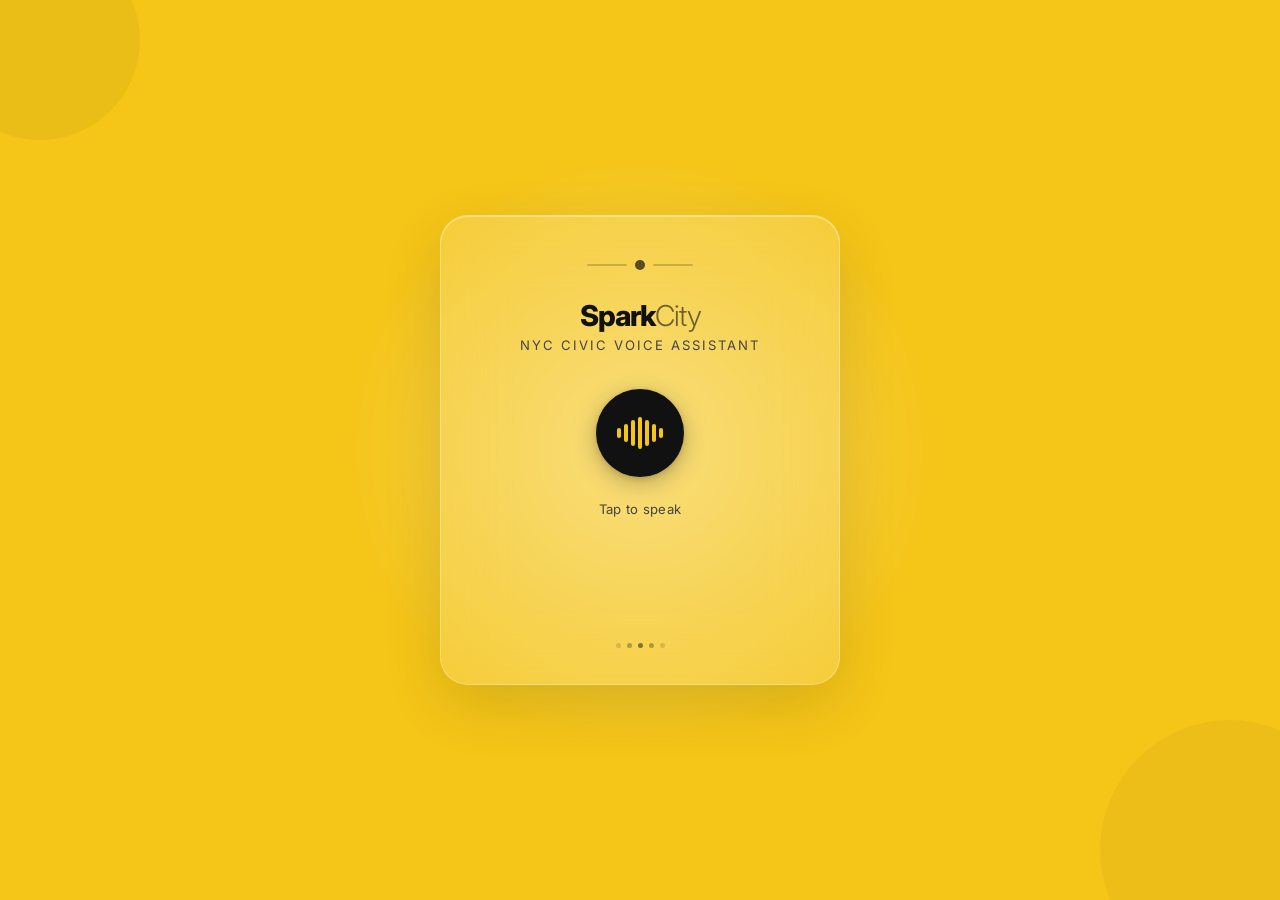
==== commit cbf6a69b: "updated UI" ====
--- a/nemoclaw/nodes/voice_node/static/index.html
+++ b/nemoclaw/nodes/voice_node/static/index.html
@@ -3,165 +3,244 @@
 <head>
     <meta charset="UTF-8">
     <meta name="viewport" content="width=device-width, initial-scale=1.0">
-    <title>Voice Node</title>
+    <title>SparkCity</title>
     <style>
-        @import url('https://fonts.googleapis.com/css2?family=Inter:wght@300;400;600&display=swap');
-        
+        @import url('https://fonts.googleapis.com/css2?family=Inter:wght@300;400;600;800&display=swap');
+
         :root {
-            --bg-color: #070707;
-            --surface: rgba(255, 255, 255, 0.04);
-            --surface-border: rgba(255, 255, 255, 0.08);
-            --text-primary: #ededed;
-            --text-secondary: #777777;
-            --accent: #ededed;
-        }
+            --bg: #f5c518;
+            --surface: rgba(0, 0, 0, 0.06);
+            --surface-border: rgba(0, 0, 0, 0.12);
+            --text-primary: #111111;
+            --text-secondary: #444444;
+            --accent: #111111;
+        }
+
+        * { margin: 0; padding: 0; box-sizing: border-box; }
 
         body {
-            background-color: var(--bg-color);
+            background-color: var(--bg);
             color: var(--text-primary);
             font-family: 'Inter', sans-serif;
-            margin: 0;
+            min-height: 100vh;
+            min-height: 100dvh;
             display: flex;
             justify-content: center;
             align-items: center;
-            min-height: 100vh;
-            min-height: 100dvh;
             padding: 24px 0;
-            box-sizing: border-box;
             overflow-x: hidden;
             overflow-y: auto;
+            position: relative;
+        }
+
+        /* Transparent geometric pattern overlay */
+        body::before {
+            content: '';
+            position: fixed;
+            inset: 0;
+            background: url('/static/pattern.png') repeat;
+            background-size: 200px 200px;
+            opacity: 0.06;
+            pointer-events: none;
+            z-index: 0;
+        }
+
+        /* Subtle radial glow behind the card */
+        body::after {
+            content: '';
+            position: fixed;
+            top: 50%;
+            left: 50%;
+            transform: translate(-50%, -50%);
+            width: 600px;
+            height: 600px;
+            background: radial-gradient(circle, rgba(255,255,255,0.35) 0%, transparent 70%);
+            pointer-events: none;
+            z-index: 0;
         }
 
         .container {
-            width: 90%;
-            max-width: 380px;
-            background: var(--surface);
-            backdrop-filter: blur(24px);
-            -webkit-backdrop-filter: blur(24px);
-            border: 1px solid var(--surface-border);
-            border-radius: 24px;
-            padding: 40px 30px;
+            position: relative;
+            z-index: 1;
+            width: 92%;
+            max-width: 400px;
+            background: rgba(255, 255, 255, 0.15);
+            backdrop-filter: blur(30px);
+            -webkit-backdrop-filter: blur(30px);
+            border: 1px solid rgba(255, 255, 255, 0.3);
+            border-radius: 28px;
+            padding: 44px 32px 36px;
             text-align: center;
-            box-shadow: 0 25px 50px rgba(0,0,0,0.6);
-            transition: transform 0.3s ease;
+            box-shadow:
+                0 20px 60px rgba(0, 0, 0, 0.12),
+                0 1px 0 rgba(255, 255, 255, 0.4) inset;
+        }
+
+        /* Top decorative bar */
+        .top-bar {
+            display: flex;
+            align-items: center;
+            justify-content: center;
+            gap: 8px;
+            margin-bottom: 28px;
+        }
+
+        .top-bar .spark {
+            width: 10px;
+            height: 10px;
+            background: var(--accent);
+            border-radius: 50%;
+            opacity: 0.7;
+        }
+
+        .top-bar .line {
+            width: 40px;
+            height: 2px;
+            background: var(--accent);
+            opacity: 0.2;
+            border-radius: 1px;
         }
 
         h1 {
-            font-weight: 600;
-            font-size: 1.4rem;
-            margin-bottom: 6px;
-            letter-spacing: -0.5px;
-        }
-
-        p {
+            font-weight: 800;
+            font-size: 1.8rem;
+            letter-spacing: -1px;
+            margin-bottom: 4px;
+            color: var(--accent);
+        }
+
+        h1 span {
+            font-weight: 300;
+            opacity: 0.6;
+        }
+
+        .subtitle {
             color: var(--text-secondary);
-            font-size: 0.9rem;
-            margin-bottom: 45px;
-            font-weight: 300;
-        }
-
-        .mic-button {
-            width: 76px;
-            height: 76px;
-            border-radius: 50%;
-            background: transparent;
-            border: 1px solid var(--surface-border);
+            font-size: 0.82rem;
+            font-weight: 400;
+            margin-bottom: 36px;
+            letter-spacing: 2px;
+            text-transform: uppercase;
+        }
+
+        /* Sound wave button — replaces mic entirely */
+        .wave-button {
+            width: 88px;
+            height: 88px;
+            border-radius: 50%;
+            background: var(--accent);
+            border: none;
             cursor: pointer;
             position: relative;
-            display: inline-flex;
+            display: flex;
             justify-content: center;
             align-items: center;
+            margin: 0 auto;
             transition: all 0.3s cubic-bezier(0.4, 0, 0.2, 1);
             outline: none;
-            box-shadow: inset 0 2px 4px rgba(255,255,255,0.05);
-        }
-
-        .mic-button::before {
+            box-shadow:
+                0 6px 24px rgba(0, 0, 0, 0.25),
+                0 2px 6px rgba(0, 0, 0, 0.15);
+        }
+
+        .wave-button:hover {
+            transform: scale(1.06);
+            box-shadow:
+                0 10px 36px rgba(0, 0, 0, 0.3),
+                0 2px 8px rgba(0, 0, 0, 0.2);
+        }
+
+        .wave-button:active {
+            transform: scale(0.97);
+        }
+
+        /* Pulse rings when recording */
+        .wave-button::before,
+        .wave-button::after {
             content: '';
             position: absolute;
             width: 100%;
             height: 100%;
             border-radius: 50%;
-            background: var(--accent);
-            opacity: 0.03;
+            border: 2px solid var(--accent);
+            opacity: 0;
             transform: scale(1);
-            transition: all 0.3s ease;
-        }
-
-        .mic-button:hover {
-            transform: scale(1.03);
-            border-color: rgba(255,255,255,0.2);
-        }
-
-        .mic-button:hover::before {
-            transform: scale(1.15);
-            opacity: 0.06;
-        }
-
-        .mic-button.recording {
-            border-color: #ff3366;
-            animation: pulse 1.8s infinite;
-        }
-
-        .mic-button.recording::before {
-            background: #ff3366;
-            opacity: 0.15;
-        }
-
-        .mic-icon {
-            width: 22px;
-            height: 22px;
-            fill: var(--accent);
-            z-index: 1;
-            transition: fill 0.3s ease;
-        }
-
-        .mic-button.recording .mic-icon {
-            fill: #ff3366;
-        }
-
-        @keyframes pulse {
-            0% { box-shadow: 0 0 0 0 rgba(255, 51, 102, 0.3); }
-            70% { box-shadow: 0 0 0 15px rgba(255, 51, 102, 0); }
-            100% { box-shadow: 0 0 0 0 rgba(255, 51, 102, 0); }
+            pointer-events: none;
+            transition: opacity 0.3s;
+        }
+
+        .wave-button.recording::before {
+            opacity: 0.4;
+            animation: ring-pulse 1.6s infinite ease-out;
+        }
+
+        .wave-button.recording::after {
+            opacity: 0.2;
+            animation: ring-pulse 1.6s 0.4s infinite ease-out;
+        }
+
+        @keyframes ring-pulse {
+            0%   { transform: scale(1);   opacity: 0.4; }
+            100% { transform: scale(1.8); opacity: 0; }
+        }
+
+        /* Sound wave bars inside the button */
+        .wave-bars {
+            display: flex;
+            align-items: center;
+            justify-content: center;
+            gap: 3.5px;
+            height: 32px;
+        }
+
+        .wave-bar {
+            width: 3.5px;
+            background: var(--bg);
+            border-radius: 2px;
+            transition: height 0.15s ease;
+        }
+
+        /* Static heights when idle */
+        .wave-bar:nth-child(1) { height: 10px; }
+        .wave-bar:nth-child(2) { height: 18px; }
+        .wave-bar:nth-child(3) { height: 26px; }
+        .wave-bar:nth-child(4) { height: 32px; }
+        .wave-bar:nth-child(5) { height: 26px; }
+        .wave-bar:nth-child(6) { height: 18px; }
+        .wave-bar:nth-child(7) { height: 10px; }
+
+        /* Animated when recording */
+        .wave-button.recording .wave-bar {
+            animation: wave-dance 0.8s ease-in-out infinite alternate;
+        }
+        .wave-button.recording .wave-bar:nth-child(1) { animation-delay: 0s; }
+        .wave-button.recording .wave-bar:nth-child(2) { animation-delay: 0.1s; }
+        .wave-button.recording .wave-bar:nth-child(3) { animation-delay: 0.2s; }
+        .wave-button.recording .wave-bar:nth-child(4) { animation-delay: 0.3s; }
+        .wave-button.recording .wave-bar:nth-child(5) { animation-delay: 0.2s; }
+        .wave-button.recording .wave-bar:nth-child(6) { animation-delay: 0.1s; }
+        .wave-button.recording .wave-bar:nth-child(7) { animation-delay: 0s; }
+
+        @keyframes wave-dance {
+            0%   { height: 6px; }
+            100% { height: 32px; }
         }
 
         .status {
-            margin-top: 30px;
-            font-size: 0.85rem;
+            margin-top: 24px;
+            font-size: 0.82rem;
             color: var(--text-secondary);
             height: 20px;
-            letter-spacing: 0.2px;
-        }
-
-        .transcript-box {
-            margin-top: 25px;
-            background: rgba(0,0,0,0.4);
-            border: 1px solid var(--surface-border);
-            border-radius: 12px;
-            padding: 20px;
-            min-height: 80px;
-            text-align: left;
-            font-size: 0.9rem;
-            line-height: 1.6;
-            color: var(--text-primary);
-            opacity: 0;
-            transform: translateY(8px);
-            transition: all 0.4s ease;
-            box-shadow: inset 0 2px 10px rgba(0,0,0,0.2);
-        }
-
-        .transcript-box.visible {
-            opacity: 1;
-            transform: translateY(0);
-        }
-
-        /* Loading Dots */
-        .loading { display: none; margin-top: 25px; margin-bottom: 25px; }
-        .loading.active { display: flex; justify-content: center; gap: 5px; }
+            letter-spacing: 0.3px;
+            font-weight: 400;
+        }
+
+        /* Loading dots */
+        .loading { display: none; margin-top: 20px; margin-bottom: 20px; }
+        .loading.active { display: flex; justify-content: center; gap: 6px; }
         .dot {
-            width: 5px; height: 5px;
-            background: var(--text-secondary);
+            width: 6px; height: 6px;
+            background: var(--accent);
             border-radius: 50%;
             animation: bounce 1.4s infinite ease-in-out both;
         }
@@ -171,22 +250,124 @@
             0%, 80%, 100% { transform: scale(0); }
             40% { transform: scale(1); }
         }
+
+        /* Transcript result box */
+        .transcript-box {
+            margin-top: 24px;
+            background: rgba(0, 0, 0, 0.07);
+            border: 1px solid rgba(0, 0, 0, 0.1);
+            border-radius: 16px;
+            padding: 20px;
+            min-height: 70px;
+            text-align: left;
+            font-size: 0.88rem;
+            line-height: 1.65;
+            color: var(--text-primary);
+            opacity: 0;
+            transform: translateY(10px);
+            transition: all 0.4s ease;
+        }
+
+        .transcript-box.visible {
+            opacity: 1;
+            transform: translateY(0);
+        }
+
+        /* Bottom decorative dots */
+        .bottom-dots {
+            display: flex;
+            justify-content: center;
+            gap: 6px;
+            margin-top: 28px;
+        }
+
+        .bottom-dots span {
+            width: 5px;
+            height: 5px;
+            background: var(--accent);
+            border-radius: 50%;
+            opacity: 0.15;
+        }
+
+        .bottom-dots span:nth-child(2) { opacity: 0.3; }
+        .bottom-dots span:nth-child(3) { opacity: 0.5; }
+        .bottom-dots span:nth-child(4) { opacity: 0.3; }
+        .bottom-dots span:nth-child(5) { opacity: 0.15; }
+
+        /* Corner accent shapes */
+        .corner-accent {
+            position: fixed;
+            z-index: 0;
+            pointer-events: none;
+        }
+
+        .corner-accent.top-left {
+            top: -60px;
+            left: -60px;
+            width: 200px;
+            height: 200px;
+            border-radius: 50%;
+            background: rgba(0, 0, 0, 0.04);
+        }
+
+        .corner-accent.bottom-right {
+            bottom: -80px;
+            right: -80px;
+            width: 260px;
+            height: 260px;
+            border-radius: 50%;
+            background: rgba(0, 0, 0, 0.03);
+        }
+
+        /* FormBuddy button styling */
+        .buddy-link {
+            display: inline-block;
+            margin-top: 14px;
+            padding: 11px 22px;
+            background: var(--accent);
+            color: var(--bg);
+            border-radius: 10px;
+            text-decoration: none;
+            font-weight: 600;
+            font-size: 0.85rem;
+            transition: opacity 0.2s, transform 0.2s;
+            box-shadow: 0 3px 12px rgba(0,0,0,0.15);
+        }
+
+        .buddy-link:hover {
+            opacity: 0.88;
+            transform: translateY(-1px);
+        }
     </style>
 </head>
 <body>
 
+    <div class="corner-accent top-left"></div>
+    <div class="corner-accent bottom-right"></div>
+
     <div class="container">
-        <h1>Voice Node</h1>
-        <p>Spanglish Intelligence Bridge</p>
-
-        <button class="mic-button" id="recordBtn" aria-label="Record">
-            <svg class="mic-icon" viewBox="0 0 24 24">
-                <path d="M12 14c1.66 0 3-1.34 3-3V5c0-1.66-1.34-3-3-3S9 3.34 9 5v6c0 1.66 1.34 3 3 3z"/>
-                <path d="M17 11c0 2.76-2.24 5-5 5s-5-2.24-5-5H5c0 3.53 2.61 6.43 6 6.92V21h2v-3.08c3.39-.49 6-3.39 6-6.92h-2z"/>
-            </svg>
+        <div class="top-bar">
+            <div class="line"></div>
+            <div class="spark"></div>
+            <div class="line"></div>
+        </div>
+
+        <h1>Spark<span>City</span></h1>
+        <div class="subtitle">NYC Civic Voice Assistant</div>
+
+        <button class="wave-button" id="recordBtn" aria-label="Record audio">
+            <div class="wave-bars">
+                <div class="wave-bar"></div>
+                <div class="wave-bar"></div>
+                <div class="wave-bar"></div>
+                <div class="wave-bar"></div>
+                <div class="wave-bar"></div>
+                <div class="wave-bar"></div>
+                <div class="wave-bar"></div>
+            </div>
         </button>
 
-        <div class="status" id="statusText">Ready to capture</div>
+        <div class="status" id="statusText">Tap to speak</div>
 
         <div class="loading" id="loadingIndicator">
             <div class="dot"></div>
@@ -195,6 +376,10 @@
         </div>
 
         <div class="transcript-box" id="transcriptBox"></div>
+
+        <div class="bottom-dots">
+            <span></span><span></span><span></span><span></span><span></span>
+        </div>
     </div>
 
     <script>
@@ -206,8 +391,6 @@
         const loadingIndicator = document.getElementById('loadingIndicator');
 
         let isRecording = false;
-
-        // One session ID for the lifetime of this page load — ties all clips together
         const sessionId = crypto.randomUUID();
 
         recordBtn.addEventListener('click', async () => {
@@ -224,7 +407,7 @@
                     mediaRecorder.onstop = async () => {
                         const audioBlob = new Blob(audioChunks, { type: 'audio/webm' });
                         await uploadAudio(audioBlob);
-                        stream.getTracks().forEach(track => track.stop()); // kill mic
+                        stream.getTracks().forEach(track => track.stop());
                     };
 
                     mediaRecorder.start();
@@ -240,7 +423,7 @@
                 mediaRecorder.stop();
                 isRecording = false;
                 recordBtn.classList.remove('recording');
-                statusText.textContent = "Transcribing via Parakeet...";
+                statusText.textContent = "Processing...";
                 loadingIndicator.classList.add('active');
             }
         });
@@ -261,9 +444,8 @@
                 const res = data.resolution || {};
 
                 loadingIndicator.classList.remove('active');
-                statusText.textContent = "Transcription Complete";
-
-                // Show what the user said + NemoClaw's resolved response
+                statusText.textContent = "Done";
+
                 const reply = res.response || dir.response || "";
                 const decision = dir.decision || "";
                 const label = decision === "categorized"   ? "Routed"
@@ -273,7 +455,7 @@
 
                 const lang = data.language || {};
                 const langTag = lang.translated
-                    ? `<span style="margin-left:8px;font-size:0.72rem;color:#6ea8fe;">${lang.detected} (${Math.round(lang.ratio * 100)}%)</span>`
+                    ? `<span style="margin-left:8px;font-size:0.72rem;color:#1a6b3c;">${lang.detected} (${Math.round(lang.ratio * 100)}%)</span>`
                     : "";
 
                 let html =
@@ -284,58 +466,27 @@
                     html += `<div style="margin-top:12px;padding-top:12px;border-top:1px solid var(--surface-border);color:var(--text-secondary);">${reply}</div>`;
                 }
 
-                // Show open data results if available
-                if (res.open_data) {
-                    const od = res.open_data;
-                    html += `<div style="margin-top:12px;padding-top:12px;border-top:1px solid var(--surface-border);">`;
-                    html += `<div style="color:var(--text-secondary);font-size:0.78rem;margin-bottom:6px;">NYC Open Data</div>`;
-                    if (od.answer) html += `<div style="font-size:0.85rem;">${od.answer}</div>`;
-                    if (od.source) html += `<div style="margin-top:4px;color:var(--text-secondary);font-size:0.78rem;">Source: ${od.source}</div>`;
-                    html += `</div>`;
-                }
-
-                // Show form finder details if NemoClaw found a 311 form
                 if (res.form_finder) {
                     const ff = res.form_finder;
-                    html += `<div style="margin-top:12px;padding-top:12px;border-top:1px solid var(--surface-border);">`;
+                    const buddyUrl = res.buddy_url;
+                    html += `<div style="margin-top:12px;padding-top:12px;border-top:1px solid rgba(0,0,0,0.1);">`;
                     html += `<div style="color:var(--text-secondary);font-size:0.78rem;margin-bottom:6px;">311 Form</div>`;
                     if (ff.form_name) html += `<div style="font-weight:600;">${ff.form_name}</div>`;
-                    if (ff.form_url) html += `<div style="margin-top:4px;"><a href="${ff.form_url}" target="_blank" style="color:#6ea8fe;text-decoration:none;">${ff.form_url}</a></div>`;
                     if (ff.next_steps) {
                         const steps = Array.isArray(ff.next_steps) ? ff.next_steps : [ff.next_steps];
-                        html += `<div style="margin-top:6px;color:var(--text-secondary);font-size:0.85rem;">${steps.map(s => `<div>• ${s}</div>`).join("")}</div>`;
+                        html += `<div style="margin-top:6px;color:var(--text-secondary);font-size:0.85rem;">${steps.map(s => `<div style="padding-left:8px;">&#8226; ${s}</div>`).join("")}</div>`;
+                    }
+                    if (buddyUrl) {
+                        html += `<a href="${buddyUrl}" target="_blank" class="buddy-link">Fill this form</a>`;
                     }
                     html += `</div>`;
                 }
 
                 transcriptBox.innerHTML = html;
                 transcriptBox.classList.add('visible');
-
-                // Play synthesized XTTS audio
-                if (data.audio_base64) {
-                    statusText.textContent = "Speaking...";
-                    const audio = new Audio("data:audio/wav;base64," + data.audio_base64);
-                    
-                    // Add visual effect while speaking (pulse blue instead of red)
-                    recordBtn.classList.add('recording');
-                    recordBtn.style.borderColor = "#6ea8fe";
-                    
-                    audio.onended = () => {
-                        recordBtn.classList.remove('recording');
-                        recordBtn.style.borderColor = ""; 
-                        statusText.textContent = "Ready to capture";
-                    };
-                    
-                    audio.play().catch(e => {
-                        console.error("Audio playback blocked by browser", e);
-                        recordBtn.classList.remove('recording');
-                        recordBtn.style.borderColor = "";
-                        statusText.textContent = "Transcription Complete (Audio blocked)";
-                    });
-                }
             } catch (err) {
                 loadingIndicator.classList.remove('active');
-                statusText.textContent = "Error during server processing";
+                statusText.textContent = "Error during processing";
                 console.error(err);
             }
         }
